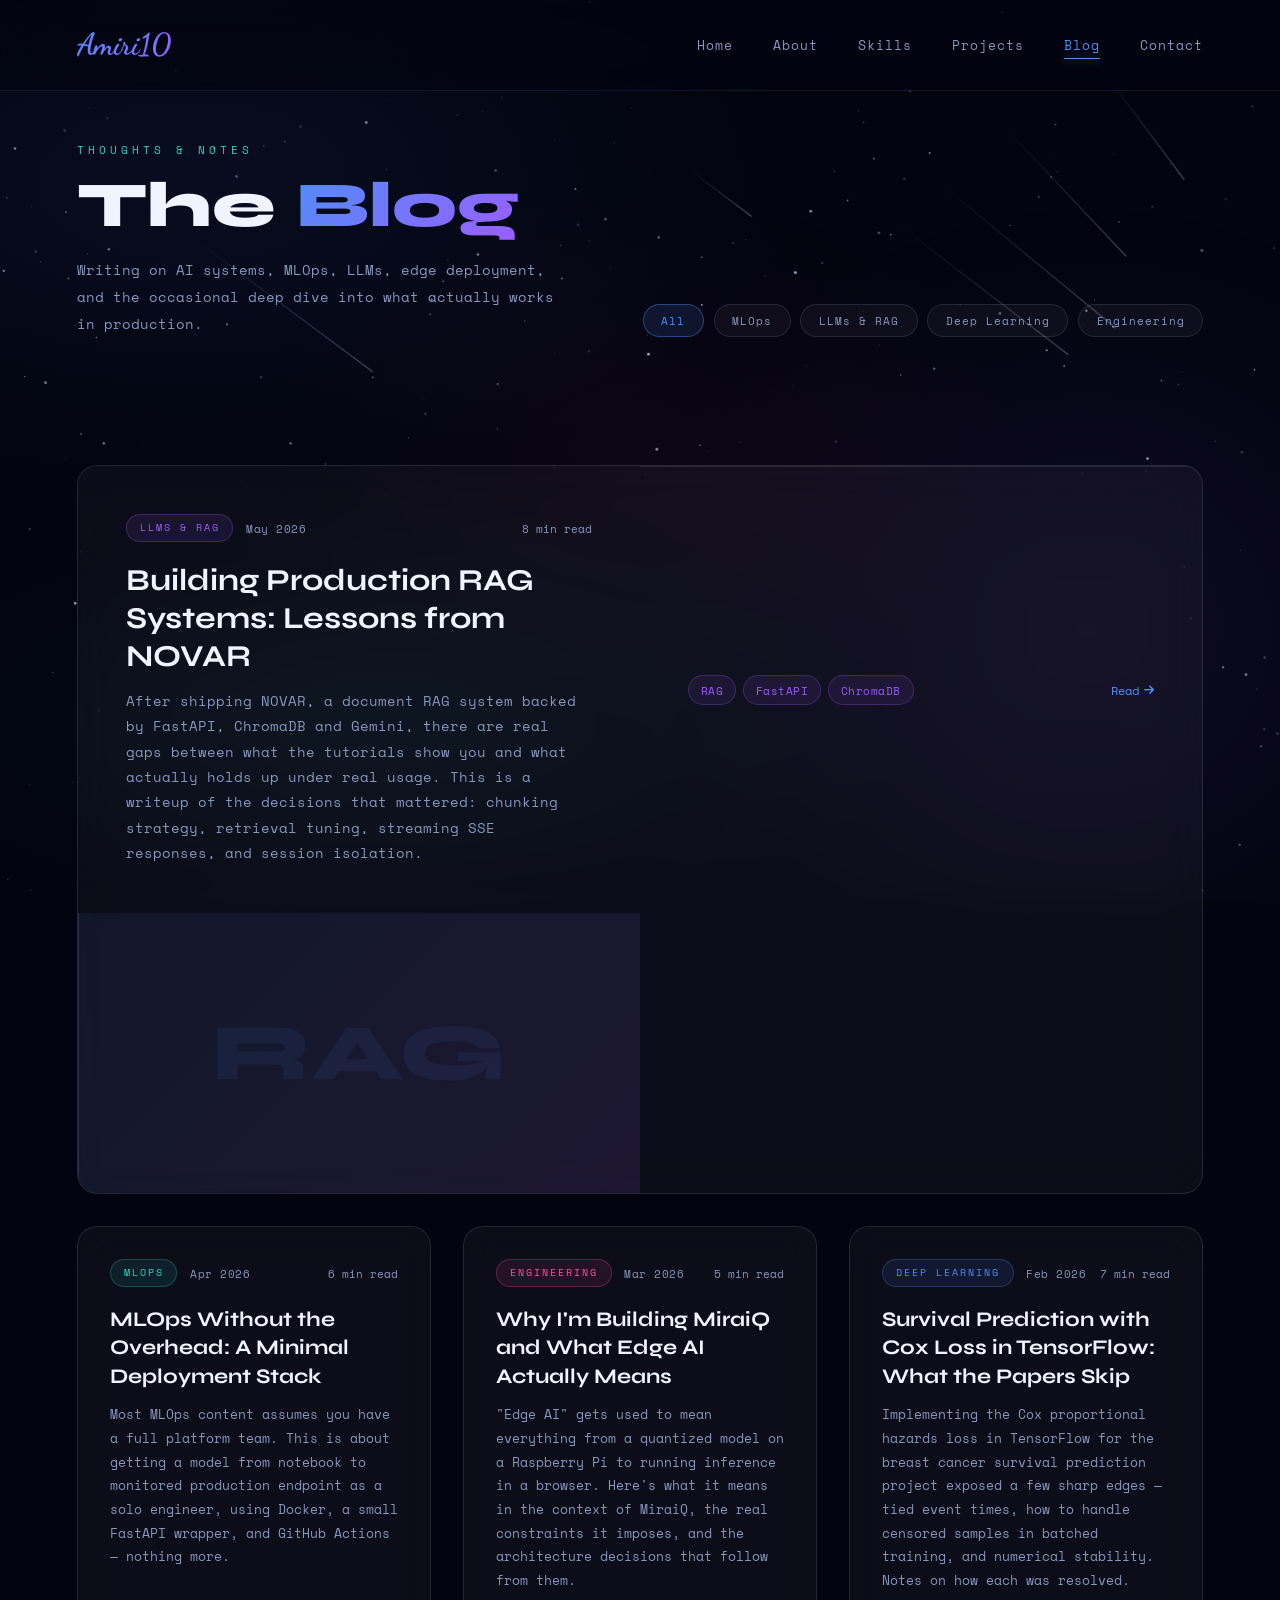
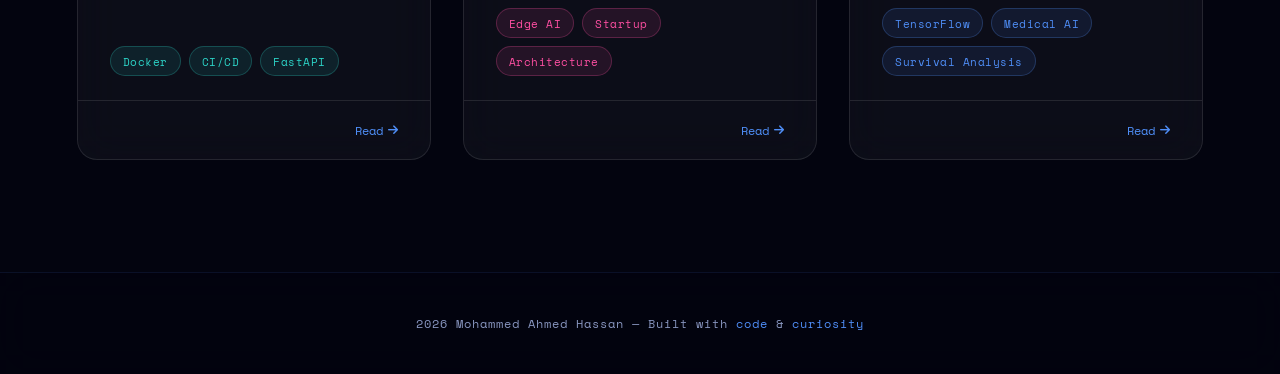
==== blog.html @ 3ca3cb8c "Initial commit" ====
<!DOCTYPE html>
<html lang="en">
<head>
    <meta charset="UTF-8">
    <meta name="viewport" content="width=device-width, initial-scale=1.0">
    <title>Blog | Mohammed Ahmed Hassan</title>
    <link href="https://fonts.googleapis.com/css2?family=Syne:wght@400;600;700;800&family=Space+Mono:wght@400;700&family=Dancing+Script:wght@400;700&display=swap" rel="stylesheet">
    <link rel="stylesheet" href="https://cdnjs.cloudflare.com/ajax/libs/font-awesome/6.5.1/css/all.min.css">
    <link rel="stylesheet" href="css/style.css">
</head>
<body>
    <canvas id="starfield"></canvas>
    <div class="nebula-layer"></div>

    <div class="content-wrapper">
        <nav>
            <a href="index.html" class="logo">Amiri10</a>
            <ul class="nav-links" id="navLinks">
                <li><a href="index.html" class="nav-link">Home</a></li>
                <li><a href="index.html#about" class="nav-link">About</a></li>
                <li><a href="index.html#skills" class="nav-link">Skills</a></li>
                <li><a href="index.html#projects" class="nav-link">Projects</a></li>
                <li><a href="blog.html" class="nav-link">Blog</a></li>
                <li><a href="index.html#contact" class="nav-link">Contact</a></li>
            </ul>
            <button class="hamburger" id="hamburger" aria-label="Toggle menu">
                <span></span>
                <span></span>
                <span></span>
            </button>
        </nav>

        <!-- BLOG HERO -->
        <div class="blog-hero">
            <div class="blog-hero-inner">
                <div class="blog-hero-text">
                    <span class="page-eyebrow">Thoughts & Notes</span>
                    <h1>The <span>Blog</span></h1>
                    <p>Writing on AI systems, MLOps, LLMs, edge deployment, and the occasional deep dive into what actually works in production.</p>
                </div>
                <div class="filter-bar" id="filterBar">
                    <button class="filter-btn active" data-filter="all">All</button>
                    <button class="filter-btn" data-filter="mlops">MLOps</button>
                    <button class="filter-btn" data-filter="llm">LLMs & RAG</button>
                    <button class="filter-btn" data-filter="deeplearning">Deep Learning</button>
                    <button class="filter-btn" data-filter="engineering">Engineering</button>
                </div>
            </div>
        </div>

        <!-- BLOG GRID -->
        <div class="blog-grid">

            <!-- Featured post -->
            <a href="posts/building-rag-systems.html" class="glass post-card featured-post reveal" data-category="llm">
                <div class="post-card-top">
                    <div class="post-meta">
                        <span class="post-category tag purple">LLMs & RAG</span>
                        <span class="post-date">May 2026</span>
                        <span class="post-read-time">8 min read</span>
                    </div>
                    <h2>Building Production RAG Systems: Lessons from NOVAR</h2>
                    <p class="post-excerpt">
                        After shipping NOVAR, a document RAG system backed by FastAPI, ChromaDB and Gemini, there are real gaps between what the tutorials show you and what actually holds up under real usage. This is a writeup of the decisions that mattered: chunking strategy, retrieval tuning, streaming SSE responses, and session isolation.
                    </p>
                </div>
                <div class="post-card-bottom">
                    <div class="post-tags">
                        <span class="tag purple">RAG</span>
                        <span class="tag purple">FastAPI</span>
                        <span class="tag purple">ChromaDB</span>
                    </div>
                    <span class="read-more">Read <i class="fas fa-arrow-right"></i></span>
                </div>
                <div class="post-visual">
                    <div class="post-visual-text">RAG</div>
                </div>
            </a>

            <!-- Post 2 -->
            <a href="posts/mlops-notes.html" class="glass post-card reveal" data-category="mlops">
                <div class="post-card-top">
                    <div class="post-meta">
                        <span class="post-category tag teal">MLOps</span>
                        <span class="post-date">Apr 2026</span>
                        <span class="post-read-time">6 min read</span>
                    </div>
                    <h2>MLOps Without the Overhead: A Minimal Deployment Stack</h2>
                    <p class="post-excerpt">
                        Most MLOps content assumes you have a full platform team. This is about getting a model from notebook to monitored production endpoint as a solo engineer, using Docker, a small FastAPI wrapper, and GitHub Actions — nothing more.
                    </p>
                    <div class="tags" style="margin-top: auto; padding-top: 1rem;">
                        <span class="tag teal">Docker</span>
                        <span class="tag teal">CI/CD</span>
                        <span class="tag teal">FastAPI</span>
                    </div>
                </div>
                <div class="post-card-bottom">
                    <div class="post-tags"></div>
                    <span class="read-more">Read <i class="fas fa-arrow-right"></i></span>
                </div>
            </a>

            <!-- Post 3 -->
            <a href="posts/building-mirai-q.html" class="glass post-card reveal" data-category="engineering">
                <div class="post-card-top">
                    <div class="post-meta">
                        <span class="post-category tag pink">Engineering</span>
                        <span class="post-date">Mar 2026</span>
                        <span class="post-read-time">5 min read</span>
                    </div>
                    <h2>Why I'm Building MiraiQ and What Edge AI Actually Means</h2>
                    <p class="post-excerpt">
                        "Edge AI" gets used to mean everything from a quantized model on a Raspberry Pi to running inference in a browser. Here's what it means in the context of MiraiQ, the real constraints it imposes, and the architecture decisions that follow from them.
                    </p>
                    <div class="tags" style="margin-top: auto; padding-top: 1rem;">
                        <span class="tag pink">Edge AI</span>
                        <span class="tag pink">Startup</span>
                        <span class="tag pink">Architecture</span>
                    </div>
                </div>
                <div class="post-card-bottom">
                    <div class="post-tags"></div>
                    <span class="read-more">Read <i class="fas fa-arrow-right"></i></span>
                </div>
            </a>

            <!-- Post 4 -->
            <a href="posts/first-post.html" class="glass post-card reveal" data-category="deeplearning">
                <div class="post-card-top">
                    <div class="post-meta">
                        <span class="post-category tag">Deep Learning</span>
                        <span class="post-date">Feb 2026</span>
                        <span class="post-read-time">7 min read</span>
                    </div>
                    <h2>Survival Prediction with Cox Loss in TensorFlow: What the Papers Skip</h2>
                    <p class="post-excerpt">
                        Implementing the Cox proportional hazards loss in TensorFlow for the breast cancer survival prediction project exposed a few sharp edges — tied event times, how to handle censored samples in batched training, and numerical stability. Notes on how each was resolved.
                    </p>
                    <div class="tags" style="margin-top: auto; padding-top: 1rem;">
                        <span class="tag">TensorFlow</span>
                        <span class="tag">Medical AI</span>
                        <span class="tag">Survival Analysis</span>
                    </div>
                </div>
                <div class="post-card-bottom">
                    <div class="post-tags"></div>
                    <span class="read-more">Read <i class="fas fa-arrow-right"></i></span>
                </div>
            </a>

        </div>

        <footer>
            <p>2026 Mohammed Ahmed Hassan &mdash; Built with <span>code</span> &amp; <span>curiosity</span></p>
        </footer>
    </div>

    <script src="js/app.js"></script>
</body>
</html>
---- css/style.css ----
/* =============================================
   SHARED DESIGN SYSTEM
   Mohammed Ahmed Hassan — Portfolio & Blog
   ============================================= */

:root {
    --space-black: #03040f;
    --space-deep: #070b1a;
    --space-dark: #0c1228;
    --glass-bg: rgba(255, 255, 255, 0.04);
    --glass-border: rgba(255, 255, 255, 0.1);
    --glass-hover: rgba(255, 255, 255, 0.08);
    --nebula-blue: #4f8ef7;
    --nebula-purple: #9b5dff;
    --nebula-pink: #ff4fa3;
    --nebula-teal: #2dd4c8;
    --star-white: #e8f0ff;
    --text: #d4deff;
    --text-dim: #8896c0;
    --text-bright: #f0f4ff;
    --accent-glow: rgba(79, 142, 247, 0.3);
}

* { margin: 0; padding: 0; box-sizing: border-box; }
html { scroll-behavior: smooth; }

body {
    font-family: 'Space Mono', monospace;
    background: var(--space-black);
    color: var(--text);
    overflow-x: hidden;
    line-height: 1.7;
}

/* ---- CANVAS STARFIELD ---- */
#starfield {
    position: fixed;
    top: 0; left: 0;
    width: 100%; height: 100%;
    z-index: 0;
    pointer-events: none;
}

/* ---- NEBULA BACKGROUND ---- */
.nebula-layer {
    position: fixed;
    top: 0; left: 0;
    width: 100%; height: 100%;
    z-index: 0;
    pointer-events: none;
    background:
        radial-gradient(ellipse 80% 60% at 15% 20%, rgba(79, 142, 247, 0.07) 0%, transparent 60%),
        radial-gradient(ellipse 60% 80% at 85% 70%, rgba(155, 93, 255, 0.08) 0%, transparent 60%),
        radial-gradient(ellipse 50% 50% at 50% 50%, rgba(255, 79, 163, 0.04) 0%, transparent 60%),
        radial-gradient(ellipse 70% 40% at 30% 80%, rgba(45, 212, 200, 0.05) 0%, transparent 60%);
    animation: nebulaDrift 25s ease-in-out infinite alternate;
}

@keyframes nebulaDrift {
    0%   { opacity: 0.7; transform: scale(1); }
    50%  { opacity: 1;   transform: scale(1.05); }
    100% { opacity: 0.8; transform: scale(1.02); }
}

/* ---- CONTENT WRAPPER ---- */
.content-wrapper { position: relative; z-index: 1; }

/* ---- NAV ---- */
nav {
    position: fixed;
    top: 0; width: 100%;
    padding: 1.2rem 6%;
    display: flex;
    justify-content: space-between;
    align-items: center;
    z-index: 1000;
    background: rgba(3, 4, 15, 0.6);
    backdrop-filter: blur(20px);
    -webkit-backdrop-filter: blur(20px);
    border-bottom: 1px solid rgba(79, 142, 247, 0.15);
}

.logo {
    font-family: 'Dancing Script', cursive;
    font-size: 1.9rem;
    font-weight: 700;
    background: linear-gradient(135deg, var(--nebula-blue), var(--nebula-purple));
    -webkit-background-clip: text;
    -webkit-text-fill-color: transparent;
    background-clip: text;
    letter-spacing: 0;
    text-decoration: none;
}

.nav-links { display: flex; gap: 2.5rem; list-style: none; }

.nav-links a {
    color: var(--text-dim);
    text-decoration: none;
    font-size: 0.8rem;
    font-weight: 400;
    letter-spacing: 1px;
    transition: color 0.3s;
    position: relative;
}
.nav-links a:hover { color: var(--nebula-blue); }

.nav-links a.active {
    color: var(--nebula-blue);
}
.nav-links a.active::after {
    content: '';
    position: absolute;
    bottom: -4px;
    left: 0; right: 0;
    height: 1px;
    background: var(--nebula-blue);
    box-shadow: 0 0 8px var(--nebula-blue);
}

/* ---- SECTIONS ---- */
section {
    padding: 7rem 6%;
    max-width: 1300px;
    margin: 0 auto;
}

.section-header { margin-bottom: 4rem; }

.section-eyebrow {
    font-size: 0.7rem;
    letter-spacing: 4px;
    color: var(--nebula-teal);
    text-transform: uppercase;
    margin-bottom: 0.75rem;
    display: block;
}

.section-title {
    font-family: 'Syne', sans-serif;
    font-size: clamp(2rem, 4vw, 3rem);
    font-weight: 800;
    color: var(--text-bright);
}

.section-title span {
    background: linear-gradient(135deg, var(--nebula-blue), var(--nebula-purple));
    -webkit-background-clip: text;
    -webkit-text-fill-color: transparent;
    background-clip: text;
}

/* ---- GLASS CARD ---- */
.glass {
    background: var(--glass-bg);
    border: 1px solid var(--glass-border);
    backdrop-filter: blur(20px);
    -webkit-backdrop-filter: blur(20px);
    border-radius: 20px;
    transition: all 0.35s ease;
}

.glass:hover {
    background: var(--glass-hover);
    border-color: rgba(79, 142, 247, 0.25);
    box-shadow: 0 8px 40px rgba(79, 142, 247, 0.1);
    transform: translateY(-4px);
}

/* ---- TAGS ---- */
.tags { display: flex; flex-wrap: wrap; gap: 0.5rem; }

.tag {
    padding: 0.28rem 0.75rem;
    font-size: 0.7rem;
    border-radius: 50px;
    background: rgba(79, 142, 247, 0.1);
    border: 1px solid rgba(79, 142, 247, 0.25);
    color: var(--nebula-blue);
    letter-spacing: 0.5px;
}

.tag.purple {
    background: rgba(155, 93, 255, 0.1);
    border-color: rgba(155, 93, 255, 0.25);
    color: var(--nebula-purple);
}

.tag.teal {
    background: rgba(45, 212, 200, 0.1);
    border-color: rgba(45, 212, 200, 0.25);
    color: var(--nebula-teal);
}

.tag.pink {
    background: rgba(255, 79, 163, 0.1);
    border-color: rgba(255, 79, 163, 0.25);
    color: var(--nebula-pink);
}

/* ---- BUTTONS ---- */
.btn {
    padding: 0.85rem 2rem;
    font-family: 'Space Mono', monospace;
    font-size: 0.8rem;
    font-weight: 700;
    letter-spacing: 1px;
    text-decoration: none;
    border: none;
    cursor: pointer;
    transition: all 0.3s;
    display: inline-block;
}

.btn-primary {
    background: linear-gradient(135deg, var(--nebula-blue), var(--nebula-purple));
    color: #fff;
    border-radius: 50px;
    box-shadow: 0 0 25px rgba(79, 142, 247, 0.3);
}
.btn-primary:hover {
    transform: translateY(-3px);
    box-shadow: 0 8px 35px rgba(79, 142, 247, 0.5);
}

.btn-ghost {
    background: var(--glass-bg);
    color: var(--text);
    border: 1px solid var(--glass-border);
    border-radius: 50px;
    backdrop-filter: blur(10px);
}
.btn-ghost:hover {
    background: var(--glass-hover);
    border-color: rgba(79, 142, 247, 0.4);
    transform: translateY(-3px);
}

/* ---- FOOTER ---- */
footer {
    padding: 2.5rem 6%;
    text-align: center;
    border-top: 1px solid rgba(79, 142, 247, 0.1);
    background: rgba(3, 4, 15, 0.7);
    backdrop-filter: blur(20px);
    position: relative;
    z-index: 1;
}

footer p {
    font-size: 0.78rem;
    color: var(--text-dim);
    letter-spacing: 1px;
}

footer span { color: var(--nebula-blue); }

/* ---- HAMBURGER ---- */
.hamburger {
    display: none;
    flex-direction: column;
    justify-content: center;
    gap: 5px;
    background: none;
    border: none;
    cursor: pointer;
    padding: 6px;
    z-index: 1100;
}
.hamburger span {
    display: block;
    width: 24px;
    height: 2px;
    background: var(--text);
    border-radius: 2px;
    transition: transform 0.3s, opacity 0.3s, background 0.3s;
    transform-origin: center;
}
.hamburger.open span:nth-child(1) { transform: translateY(7px) rotate(45deg); background: var(--nebula-blue); }
.hamburger.open span:nth-child(2) { opacity: 0; transform: scaleX(0); }
.hamburger.open span:nth-child(3) { transform: translateY(-7px) rotate(-45deg); background: var(--nebula-blue); }

/* ---- SCROLL REVEAL ---- */
.reveal {
    opacity: 0;
    transform: translateY(30px);
    transition: opacity 0.7s ease, transform 0.7s ease;
}
.reveal.visible {
    opacity: 1;
    transform: translateY(0);
}

/* ---- ANIMATIONS ---- */
@keyframes fadeUp {
    from { opacity: 0; transform: translateY(24px); }
    to   { opacity: 1; transform: translateY(0); }
}

@keyframes spinSlow { to { transform: rotate(360deg); } }

@keyframes orbit { to { transform: rotate(360deg) translateX(-5px); } }

@keyframes pulseDot {
    0%, 100% { transform: scale(1); opacity: 1; }
    50%       { transform: scale(1.5); opacity: 0.5; }
}

/* ============================================
   INDEX — HERO
   ============================================ */
.hero {
    min-height: 100vh;
    display: flex;
    align-items: center;
    padding: 120px 6% 60px;
}

.hero-inner {
    max-width: 1200px;
    width: 100%;
    display: flex;
    align-items: center;
    gap: 5rem;
    flex-wrap: wrap;
}

.hero-text { flex: 1; min-width: 300px; }

.hero-label {
    font-size: 0.75rem;
    letter-spacing: 4px;
    color: var(--nebula-teal);
    text-transform: uppercase;
    margin-bottom: 1.5rem;
    opacity: 0;
    animation: fadeUp 0.8s 0.2s ease forwards;
}

.hero-name {
    font-family: 'Syne', sans-serif;
    font-size: clamp(2.8rem, 6vw, 5.5rem);
    font-weight: 800;
    line-height: 1.05;
    margin-bottom: 1.5rem;
    opacity: 0;
    animation: fadeUp 0.8s 0.4s ease forwards;
}

.hero-name .line1 { color: var(--text-bright); display: block; }
.hero-name .line2 {
    background: linear-gradient(135deg, var(--nebula-blue), var(--nebula-purple), var(--nebula-pink));
    -webkit-background-clip: text;
    -webkit-text-fill-color: transparent;
    background-clip: text;
    display: block;
}

.hero-roles {
    font-size: 0.9rem;
    color: var(--text-dim);
    margin-bottom: 2rem;
    letter-spacing: 1px;
    opacity: 0;
    animation: fadeUp 0.8s 0.5s ease forwards;
}
.hero-roles span { color: var(--nebula-blue); }

.hero-desc {
    font-size: 0.95rem;
    line-height: 1.9;
    color: var(--text-dim);
    max-width: 560px;
    margin-bottom: 3rem;
    opacity: 0;
    animation: fadeUp 0.8s 0.6s ease forwards;
}

.hero-btns {
    display: flex;
    gap: 1.2rem;
    flex-wrap: wrap;
    opacity: 0;
    animation: fadeUp 0.8s 0.7s ease forwards;
}

/* Profile signature */
.hero-photo-wrap {
    position: relative;
    width: 280px;
    height: 280px;
    flex-shrink: 0;
    opacity: 0;
    animation: fadeUp 0.8s 0.5s ease forwards;
}

.hero-photo-wrap::before {
    content: '';
    position: absolute;
    inset: -3px;
    border-radius: 50%;
    background: linear-gradient(135deg, var(--nebula-blue), var(--nebula-purple), var(--nebula-pink));
    animation: spinSlow 8s linear infinite;
    opacity: 0.7;
}

.hero-photo-wrap::after {
    content: '';
    position: absolute;
    inset: -18px;
    border-radius: 50%;
    border: 1px solid rgba(79, 142, 247, 0.2);
    animation: spinSlow 15s linear infinite reverse;
}

.hero-photo {
    width: 100%;
    height: 100%;
    border-radius: 50%;
    position: relative;
    z-index: 1;
    border: 4px solid var(--space-black);
}

.text-avatar {
    display: flex;
    align-items: center;
    justify-content: center;
    font-family: 'Dancing Script', cursive;
    font-size: clamp(3.8rem, 8vw, 6rem);
    font-weight: 700;
    letter-spacing: 0;
    background:
        radial-gradient(circle at 35% 25%, rgba(255, 255, 255, 0.14), transparent 32%),
        linear-gradient(135deg, rgba(79, 142, 247, 0.22), rgba(155, 93, 255, 0.18), rgba(255, 79, 163, 0.16)),
        var(--space-black);
    color: var(--text-bright);
    text-shadow:
        0 0 18px rgba(79, 142, 247, 0.45),
        0 0 34px rgba(155, 93, 255, 0.35);
    user-select: none;
}

.orbit-dot {
    position: absolute;
    width: 10px; height: 10px;
    border-radius: 50%;
    background: var(--nebula-blue);
    box-shadow: 0 0 10px var(--nebula-blue);
    top: -5px; left: 50%;
    transform-origin: 0 145px;
    animation: orbit 6s linear infinite;
}
.orbit-dot:nth-child(2) {
    background: var(--nebula-purple);
    box-shadow: 0 0 10px var(--nebula-purple);
    animation-delay: -3s;
}

/* ============================================
   INDEX — ABOUT
   ============================================ */
#about .about-body {
    padding: 3rem;
    font-size: 1rem;
    line-height: 2;
    color: var(--text-dim);
    max-width: 880px;
}

.highlight        { color: var(--nebula-blue);   font-weight: 700; }
.highlight-purple { color: var(--nebula-purple);  font-weight: 700; }
.highlight-teal   { color: var(--nebula-teal);    font-weight: 700; }

/* ============================================
   INDEX — SKILLS
   ============================================ */
.skills-grid {
    display: grid;
    grid-template-columns: repeat(auto-fit, minmax(240px, 1fr));
    gap: 1.5rem;
}

.skill-card { padding: 2rem; }

.skill-icon {
    font-size: 1.6rem;
    margin-bottom: 1rem;
    display: block;
}

.skill-card h3 {
    font-family: 'Syne', sans-serif;
    font-size: 1.05rem;
    font-weight: 700;
    color: var(--text-bright);
    margin-bottom: 0.6rem;
}

.skill-card p {
    font-size: 0.8rem;
    color: var(--text-dim);
    margin-bottom: 1.2rem;
    line-height: 1.7;
}

/* ============================================
   INDEX — PROJECTS
   ============================================ */
.projects-grid {
    display: grid;
    grid-template-columns: repeat(auto-fit, minmax(340px, 1fr));
    gap: 2rem;
}

.project-card {
    display: flex;
    flex-direction: column;
    overflow: hidden;
}

.project-top {
    padding: 2rem 2rem 1.5rem;
    flex: 1;
}

.project-badge {
    display: inline-block;
    font-size: 0.65rem;
    letter-spacing: 2px;
    text-transform: uppercase;
    padding: 0.3rem 0.9rem;
    border-radius: 50px;
    background: rgba(79, 142, 247, 0.1);
    border: 1px solid rgba(79, 142, 247, 0.2);
    color: var(--nebula-blue);
    margin-bottom: 1.2rem;
}
.project-badge.purple { background: rgba(155, 93, 255, 0.1); border-color: rgba(155, 93, 255, 0.2); color: var(--nebula-purple); }
.project-badge.teal   { background: rgba(45, 212, 200, 0.1);  border-color: rgba(45, 212, 200, 0.2);  color: var(--nebula-teal); }
.project-badge.pink   { background: rgba(255, 79, 163, 0.1);  border-color: rgba(255, 79, 163, 0.2);  color: var(--nebula-pink); }

.project-card h3 {
    font-family: 'Syne', sans-serif;
    font-size: 1.35rem;
    font-weight: 700;
    color: var(--text-bright);
    margin-bottom: 0.8rem;
    line-height: 1.3;
}

.project-card p {
    font-size: 0.82rem;
    color: var(--text-dim);
    line-height: 1.8;
    margin-bottom: 1.5rem;
}

.project-bottom {
    padding: 1.5rem 2rem;
    border-top: 1px solid var(--glass-border);
    display: flex;
    gap: 0.8rem;
    flex-wrap: wrap;
}

.proj-link {
    padding: 0.5rem 1.2rem;
    font-family: 'Space Mono', monospace;
    font-size: 0.72rem;
    font-weight: 700;
    letter-spacing: 0.5px;
    text-decoration: none;
    border-radius: 50px;
    transition: all 0.3s;
    display: flex;
    align-items: center;
    gap: 0.4rem;
}

.proj-link.github {
    background: rgba(255,255,255,0.06);
    border: 1px solid rgba(255,255,255,0.12);
    color: var(--text);
}
.proj-link.github:hover { background: rgba(255,255,255,0.12); border-color: rgba(255,255,255,0.25); }

.proj-link.demo {
    background: linear-gradient(135deg, var(--nebula-blue), var(--nebula-purple));
    color: #fff;
    border: none;
}
.proj-link.demo:hover { box-shadow: 0 4px 20px rgba(79, 142, 247, 0.4); transform: translateY(-2px); }

/* Featured card */
.featured-card {
    grid-column: 1 / -1;
    display: grid;
    grid-template-columns: 1fr auto;
    gap: 3rem;
    align-items: center;
    padding: 3rem;
}

.featured-label {
    font-size: 0.65rem;
    letter-spacing: 3px;
    color: var(--nebula-pink);
    text-transform: uppercase;
    display: flex;
    align-items: center;
    gap: 0.5rem;
    margin-bottom: 1rem;
}

.pulse-dot {
    width: 8px; height: 8px;
    border-radius: 50%;
    background: var(--nebula-pink);
    box-shadow: 0 0 8px var(--nebula-pink);
    animation: pulseDot 2s ease-in-out infinite;
}

.featured-card h3 {
    font-family: 'Syne', sans-serif;
    font-size: 2.5rem;
    font-weight: 800;
    color: var(--text-bright);
    margin-bottom: 0.8rem;
}

.featured-card p {
    font-size: 0.9rem;
    color: var(--text-dim);
    line-height: 1.85;
    max-width: 600px;
    margin-bottom: 2rem;
}

.featured-links { display: flex; gap: 1rem; flex-wrap: wrap; }

/* ============================================
   INDEX — CONTACT
   ============================================ */
.contact-grid {
    display: grid;
    grid-template-columns: 1fr 1fr;
    gap: 3rem;
}

.contact-left { padding: 3rem; }

.contact-left h3 {
    font-family: 'Syne', sans-serif;
    font-size: 1.8rem;
    font-weight: 700;
    color: var(--text-bright);
    margin-bottom: 1rem;
}

.contact-left p {
    font-size: 0.85rem;
    color: var(--text-dim);
    line-height: 1.85;
    margin-bottom: 2rem;
}

.contact-item {
    display: flex;
    align-items: center;
    gap: 1.2rem;
    margin-bottom: 1.5rem;
}

.contact-icon {
    width: 44px; height: 44px;
    border-radius: 12px;
    background: linear-gradient(135deg, rgba(79,142,247,0.2), rgba(155,93,255,0.2));
    border: 1px solid rgba(79,142,247,0.25);
    display: flex;
    align-items: center;
    justify-content: center;
    font-size: 1rem;
    color: var(--nebula-blue);
    flex-shrink: 0;
}

.contact-item .info p:first-child {
    font-size: 0.7rem;
    color: var(--text-dim);
    letter-spacing: 1px;
    margin-bottom: 0.15rem;
}

.contact-item .info a,
.contact-item .info span {
    font-size: 0.85rem;
    color: var(--text);
    text-decoration: none;
}
.contact-item .info a:hover { color: var(--nebula-blue); }

.socials {
    display: flex;
    gap: 0.75rem;
    margin-top: 2.5rem;
    flex-wrap: wrap;
}

.social-btn {
    width: 42px; height: 42px;
    border-radius: 12px;
    background: rgba(255,255,255,0.05);
    border: 1px solid rgba(255,255,255,0.1);
    display: flex;
    align-items: center;
    justify-content: center;
    color: var(--text-dim);
    text-decoration: none;
    font-size: 1rem;
    transition: all 0.3s;
}
.social-btn:hover {
    background: rgba(79,142,247,0.15);
    border-color: rgba(79,142,247,0.35);
    color: var(--nebula-blue);
    transform: translateY(-3px);
}

.contact-form { padding: 3rem; display: flex; flex-direction: column; gap: 1.2rem; }

.form-group { display: flex; flex-direction: column; gap: 0.5rem; }

.form-group label {
    font-size: 0.72rem;
    letter-spacing: 1.5px;
    text-transform: uppercase;
    color: var(--nebula-blue);
}

.form-group input,
.form-group textarea {
    background: rgba(255,255,255,0.04);
    border: 1px solid rgba(255,255,255,0.1);
    border-radius: 10px;
    padding: 0.9rem 1.1rem;
    color: var(--text);
    font-family: 'Space Mono', monospace;
    font-size: 0.85rem;
    transition: all 0.3s;
    resize: none;
}

.form-group input:focus,
.form-group textarea:focus {
    outline: none;
    border-color: rgba(79, 142, 247, 0.5);
    background: rgba(79, 142, 247, 0.05);
    box-shadow: 0 0 20px rgba(79, 142, 247, 0.1);
}

.form-group textarea { min-height: 130px; resize: vertical; }

.btn-submit {
    padding: 1rem;
    background: linear-gradient(135deg, var(--nebula-blue), var(--nebula-purple));
    color: #fff;
    border: none;
    border-radius: 12px;
    font-family: 'Space Mono', monospace;
    font-size: 0.85rem;
    font-weight: 700;
    letter-spacing: 1px;
    cursor: pointer;
    margin-top: 0.5rem;
    transition: all 0.3s;
}
.btn-submit:hover {
    box-shadow: 0 6px 30px rgba(79,142,247,0.4);
    transform: translateY(-2px);
}

/* ============================================
   BLOG — LISTING PAGE
   ============================================ */
.blog-hero {
    padding: 140px 6% 5rem;
    max-width: 1300px;
    margin: 0 auto;
}

.blog-hero-inner {
    display: flex;
    align-items: flex-end;
    justify-content: space-between;
    gap: 2rem;
    flex-wrap: wrap;
    margin-bottom: 3rem;
}

.blog-hero-text .page-eyebrow {
    font-size: 0.7rem;
    letter-spacing: 4px;
    color: var(--nebula-teal);
    text-transform: uppercase;
    margin-bottom: 0.75rem;
    display: block;
    opacity: 0;
    animation: fadeUp 0.7s 0.1s ease forwards;
}

.blog-hero-text h1 {
    font-family: 'Syne', sans-serif;
    font-size: clamp(2.4rem, 5vw, 4rem);
    font-weight: 800;
    color: var(--text-bright);
    line-height: 1.1;
    opacity: 0;
    animation: fadeUp 0.7s 0.25s ease forwards;
}

.blog-hero-text h1 span {
    background: linear-gradient(135deg, var(--nebula-blue), var(--nebula-purple));
    -webkit-background-clip: text;
    -webkit-text-fill-color: transparent;
    background-clip: text;
}

.blog-hero-text p {
    font-size: 0.9rem;
    color: var(--text-dim);
    margin-top: 1rem;
    max-width: 500px;
    line-height: 1.85;
    opacity: 0;
    animation: fadeUp 0.7s 0.4s ease forwards;
}

/* Filter bar */
.filter-bar {
    display: flex;
    gap: 0.6rem;
    flex-wrap: wrap;
    opacity: 0;
    animation: fadeUp 0.7s 0.5s ease forwards;
}

.filter-btn {
    padding: 0.45rem 1.1rem;
    font-family: 'Space Mono', monospace;
    font-size: 0.7rem;
    letter-spacing: 1px;
    border-radius: 50px;
    background: var(--glass-bg);
    border: 1px solid var(--glass-border);
    color: var(--text-dim);
    cursor: pointer;
    transition: all 0.25s;
}
.filter-btn:hover,
.filter-btn.active {
    background: rgba(79, 142, 247, 0.12);
    border-color: rgba(79, 142, 247, 0.4);
    color: var(--nebula-blue);
}

/* Blog grid */
.blog-grid {
    display: grid;
    grid-template-columns: repeat(auto-fill, minmax(340px, 1fr));
    gap: 2rem;
    padding: 0 6% 7rem;
    max-width: 1300px;
    margin: 0 auto;
}

/* Post card */
.post-card {
    display: flex;
    flex-direction: column;
    overflow: hidden;
    cursor: pointer;
    text-decoration: none;
}

.post-card:hover { transform: translateY(-6px); box-shadow: 0 12px 50px rgba(79, 142, 247, 0.12); }

.post-card-top {
    padding: 2rem 2rem 1.5rem;
    flex: 1;
    display: flex;
    flex-direction: column;
}

.post-meta {
    display: flex;
    align-items: center;
    gap: 0.8rem;
    margin-bottom: 1.2rem;
    flex-wrap: wrap;
}

.post-category {
    font-size: 0.62rem;
    letter-spacing: 2px;
    text-transform: uppercase;
    padding: 0.28rem 0.8rem;
    border-radius: 50px;
}

.post-date {
    font-size: 0.7rem;
    color: var(--text-dim);
    letter-spacing: 0.5px;
}

.post-read-time {
    font-size: 0.7rem;
    color: var(--text-dim);
    margin-left: auto;
}

.post-card h2 {
    font-family: 'Syne', sans-serif;
    font-size: 1.3rem;
    font-weight: 700;
    color: var(--text-bright);
    margin-bottom: 0.8rem;
    line-height: 1.35;
}

.post-card .post-excerpt {
    font-size: 0.82rem;
    color: var(--text-dim);
    line-height: 1.8;
    flex: 1;
}

.post-card-bottom {
    padding: 1.2rem 2rem;
    border-top: 1px solid var(--glass-border);
    display: flex;
    align-items: center;
    justify-content: space-between;
}

.post-tags { display: flex; gap: 0.4rem; flex-wrap: wrap; }

.read-more {
    font-size: 0.72rem;
    color: var(--nebula-blue);
    text-decoration: none;
    display: flex;
    align-items: center;
    gap: 0.3rem;
    white-space: nowrap;
    transition: gap 0.2s;
}
.read-more:hover { gap: 0.6rem; }

/* Featured blog post (first card) */
.post-card.featured-post {
    grid-column: 1 / -1;
    display: grid;
    grid-template-columns: 1fr 1fr;
}

.post-card.featured-post .post-card-top { padding: 3rem; }

.post-card.featured-post h2 {
    font-size: 1.9rem;
    line-height: 1.25;
}

.post-card.featured-post .post-excerpt { font-size: 0.88rem; }

.post-card.featured-post .post-card-bottom {
    padding: 2rem 3rem;
}

.post-visual {
    background: linear-gradient(135deg, rgba(79,142,247,0.08), rgba(155,93,255,0.12));
    border-left: 1px solid var(--glass-border);
    display: flex;
    align-items: center;
    justify-content: center;
    min-height: 280px;
    position: relative;
    overflow: hidden;
}

.post-visual-text {
    font-family: 'Syne', sans-serif;
    font-size: 5rem;
    font-weight: 800;
    opacity: 0.08;
    color: var(--nebula-blue);
    line-height: 1;
    user-select: none;
    padding: 2rem;
    text-align: center;
}

/* ============================================
   BLOG POST — ARTICLE PAGE
   ============================================ */
.post-layout {
    padding: 120px 6% 7rem;
    max-width: 900px;
    margin: 0 auto;
}

.post-header { margin-bottom: 3rem; }

.post-header .post-meta {
    display: flex;
    align-items: center;
    gap: 0.8rem;
    flex-wrap: wrap;
    margin-bottom: 1.5rem;
    opacity: 0;
    animation: fadeUp 0.6s 0.1s ease forwards;
}

.post-header h1 {
    font-family: 'Syne', sans-serif;
    font-size: clamp(2rem, 5vw, 3.2rem);
    font-weight: 800;
    color: var(--text-bright);
    line-height: 1.15;
    margin-bottom: 1.2rem;
    opacity: 0;
    animation: fadeUp 0.7s 0.2s ease forwards;
}

.post-header .post-summary {
    font-size: 1rem;
    color: var(--text-dim);
    line-height: 1.85;
    max-width: 720px;
    opacity: 0;
    animation: fadeUp 0.7s 0.35s ease forwards;
}

.post-divider {
    height: 1px;
    background: linear-gradient(90deg, var(--nebula-blue), var(--nebula-purple), transparent);
    margin: 2.5rem 0;
    opacity: 0.3;
}

/* Article body typography */
.post-body {
    font-size: 1rem;
    line-height: 1.9;
    color: var(--text-dim);
}

.post-body h2 {
    font-family: 'Syne', sans-serif;
    font-size: 1.7rem;
    font-weight: 700;
    color: var(--text-bright);
    margin: 3rem 0 1rem;
    padding-bottom: 0.5rem;
    border-bottom: 1px solid rgba(79, 142, 247, 0.15);
}

.post-body h3 {
    font-family: 'Syne', sans-serif;
    font-size: 1.2rem;
    font-weight: 700;
    color: var(--nebula-blue);
    margin: 2rem 0 0.75rem;
}

.post-body p { margin-bottom: 1.5rem; }

.post-body a {
    color: var(--nebula-blue);
    text-decoration: underline;
    text-decoration-color: rgba(79, 142, 247, 0.4);
    transition: text-decoration-color 0.2s;
}
.post-body a:hover { text-decoration-color: var(--nebula-blue); }

.post-body strong { color: var(--text-bright); font-weight: 700; }

.post-body code {
    font-family: 'Space Mono', monospace;
    font-size: 0.85em;
    background: rgba(79, 142, 247, 0.1);
    border: 1px solid rgba(79, 142, 247, 0.2);
    border-radius: 4px;
    padding: 0.15em 0.45em;
    color: var(--nebula-teal);
}

.post-body pre {
    background: rgba(7, 11, 26, 0.8);
    border: 1px solid rgba(79, 142, 247, 0.15);
    border-radius: 12px;
    padding: 1.5rem;
    overflow-x: auto;
    margin: 1.5rem 0;
    font-size: 0.85rem;
    line-height: 1.7;
}

.post-body pre code {
    background: none;
    border: none;
    padding: 0;
    font-size: inherit;
    color: var(--nebula-teal);
}

.post-body blockquote {
    border-left: 3px solid var(--nebula-purple);
    padding: 1rem 1.5rem;
    margin: 1.5rem 0;
    background: rgba(155, 93, 255, 0.05);
    border-radius: 0 10px 10px 0;
    font-style: italic;
    color: var(--text);
}

.post-body ul,
.post-body ol {
    padding-left: 1.5rem;
    margin-bottom: 1.5rem;
}

.post-body li { margin-bottom: 0.5rem; }

/* Callout boxes */
.callout {
    padding: 1.25rem 1.5rem;
    border-radius: 12px;
    margin: 2rem 0;
    font-size: 0.9rem;
    line-height: 1.75;
}

.callout.info {
    background: rgba(79, 142, 247, 0.08);
    border: 1px solid rgba(79, 142, 247, 0.2);
    color: var(--text);
}

.callout.warning {
    background: rgba(255, 79, 163, 0.07);
    border: 1px solid rgba(255, 79, 163, 0.2);
    color: var(--text);
}

.callout-label {
    font-size: 0.68rem;
    letter-spacing: 2px;
    text-transform: uppercase;
    font-weight: 700;
    margin-bottom: 0.5rem;
    display: block;
}
.callout.info .callout-label   { color: var(--nebula-blue); }
.callout.warning .callout-label { color: var(--nebula-pink); }

/* Post footer / nav */
.post-footer {
    margin-top: 5rem;
    padding-top: 3rem;
    border-top: 1px solid rgba(79, 142, 247, 0.1);
}

.post-footer-tags { margin-bottom: 3rem; }

.post-footer-tags h4 {
    font-size: 0.72rem;
    letter-spacing: 2px;
    text-transform: uppercase;
    color: var(--text-dim);
    margin-bottom: 1rem;
}

.post-nav {
    display: grid;
    grid-template-columns: 1fr 1fr;
    gap: 1.5rem;
    margin-bottom: 3rem;
}

.post-nav-link {
    padding: 1.5rem;
    text-decoration: none;
    transition: all 0.3s;
}
.post-nav-link:hover { transform: translateY(-3px); box-shadow: 0 8px 30px rgba(79, 142, 247, 0.1); }

.post-nav-link span {
    display: block;
    font-size: 0.65rem;
    letter-spacing: 2px;
    text-transform: uppercase;
    color: var(--text-dim);
    margin-bottom: 0.5rem;
}

.post-nav-link strong {
    font-family: 'Syne', sans-serif;
    font-size: 1rem;
    font-weight: 700;
    color: var(--text-bright);
    line-height: 1.3;
}

.back-to-blog {
    display: inline-flex;
    align-items: center;
    gap: 0.5rem;
    font-size: 0.78rem;
    color: var(--nebula-blue);
    text-decoration: none;
    letter-spacing: 0.5px;
    transition: gap 0.2s;
}
.back-to-blog:hover { gap: 0.8rem; }

/* ============================================
   RESPONSIVE
   ============================================ */
@media (max-width: 1024px) {
    section { padding: 5rem 5%; }
    .hero { padding: 100px 5% 50px; }
    .skills-grid { grid-template-columns: repeat(2, 1fr); }
    .projects-grid { grid-template-columns: repeat(2, 1fr); }
    .contact-grid { grid-template-columns: 1fr; gap: 2rem; }
    .featured-card { grid-template-columns: 1fr; gap: 1.5rem; padding: 2.5rem; }
    .featured-card h3 { font-size: 2rem; }
    .post-card.featured-post { grid-template-columns: 1fr; }
    .post-visual { min-height: 180px; }
}

@media (max-width: 900px) {
    .hamburger { display: flex; }
    .nav-links {
        display: flex;
        flex-direction: column;
        position: fixed;
        top: 0; right: -100%;
        width: min(75vw, 280px);
        height: 100vh;
        background: rgba(7, 11, 26, 0.97);
        backdrop-filter: blur(24px);
        -webkit-backdrop-filter: blur(24px);
        border-left: 1px solid rgba(79, 142, 247, 0.2);
        padding: 100px 2.5rem 2.5rem;
        gap: 0;
        list-style: none;
        transition: right 0.35s cubic-bezier(0.4, 0, 0.2, 1);
        z-index: 1050;
    }
    .nav-links.open { right: 0; }
    .nav-links li { border-bottom: 1px solid rgba(255,255,255,0.06); }
    .nav-links a { display: block; padding: 1rem 0; font-size: 1rem; letter-spacing: 2px; }

    .hero { padding: 90px 5% 60px; min-height: auto; }
    .hero-inner { flex-direction: column-reverse; text-align: center; gap: 2.5rem; align-items: center; }
    .hero-text { min-width: unset; width: 100%; }
    .hero-label { font-size: 0.7rem; letter-spacing: 2px; }
    .hero-desc { margin: 0 auto 2.5rem; max-width: 100%; }
    .hero-btns { justify-content: center; gap: 1rem; }
    .hero-photo-wrap { width: 200px; height: 200px; }
    .orbit-dot { transform-origin: 0 105px; }

    section { padding: 4rem 5%; }
    .section-header { margin-bottom: 2.5rem; }

    #about .about-body { padding: 1.75rem; font-size: 0.92rem; }

    .skills-grid { grid-template-columns: 1fr 1fr; gap: 1rem; }
    .skill-card { padding: 1.5rem; }

    .projects-grid { grid-template-columns: 1fr; gap: 1.5rem; }
    .featured-card { grid-template-columns: 1fr; gap: 1.5rem; padding: 2rem; }
    .featured-card h3 { font-size: 1.8rem; }
    .featured-card > div:last-child { display: none; }

    .contact-grid { grid-template-columns: 1fr; gap: 1.5rem; }
    .contact-left { padding: 2rem; }
    .contact-left h3 { font-size: 1.4rem; }
    .contact-form { padding: 2rem; gap: 1rem; }

    .blog-hero { padding: 100px 5% 3rem; }
    .blog-hero-inner { flex-direction: column; align-items: flex-start; }
    .blog-grid { padding: 0 5% 5rem; grid-template-columns: 1fr; }
    .post-card.featured-post { grid-template-columns: 1fr; }
    .post-layout { padding: 100px 5% 5rem; }
    .post-nav { grid-template-columns: 1fr; }
}

@media (max-width: 480px) {
    nav { padding: 1rem 5%; }
    .logo { font-size: 1.55rem; }
    .hero { padding: 80px 4% 50px; }
    .hero-name { font-size: clamp(2.2rem, 10vw, 3rem); }
    .hero-roles { font-size: 0.75rem; letter-spacing: 0.5px; }
    .hero-desc { font-size: 0.85rem; }
    .btn { padding: 0.75rem 1.4rem; font-size: 0.75rem; }
    .hero-btns { flex-direction: column; align-items: center; width: 100%; }
    .btn { width: 100%; text-align: center; }
    .hero-photo-wrap { width: 160px; height: 160px; }
    .orbit-dot { transform-origin: 0 85px; }

    section { padding: 3.5rem 4%; }
    .section-title { font-size: 1.7rem; }

    #about .about-body { padding: 1.25rem; font-size: 0.88rem; line-height: 1.85; }

    .skills-grid { grid-template-columns: 1fr; gap: 1rem; }
    .skill-card { padding: 1.25rem; }
    .skill-card h3 { font-size: 0.95rem; }
    .skill-card p { font-size: 0.78rem; }
    .tag { font-size: 0.65rem; padding: 0.22rem 0.6rem; }

    .projects-grid { grid-template-columns: 1fr; gap: 1.2rem; }
    .project-top { padding: 1.5rem 1.5rem 1.25rem; }
    .project-bottom { padding: 1.25rem 1.5rem; gap: 0.6rem; }
    .project-card h3 { font-size: 1.15rem; }
    .project-card p { font-size: 0.78rem; }
    .proj-link { font-size: 0.68rem; padding: 0.45rem 1rem; }
    .featured-card { padding: 1.5rem; }
    .featured-card h3 { font-size: 1.5rem; }
    .featured-card p { font-size: 0.82rem; }

    .contact-left { padding: 1.5rem; }
    .contact-left h3 { font-size: 1.2rem; }
    .contact-left p { font-size: 0.8rem; }
    .contact-form { padding: 1.5rem; }
    .contact-item { gap: 1rem; }
    .contact-icon { width: 38px; height: 38px; font-size: 0.9rem; }
    .social-btn { width: 38px; height: 38px; font-size: 0.9rem; }
    .socials { gap: 0.6rem; margin-top: 1.5rem; }

    footer { padding: 2rem 4%; }
    footer p { font-size: 0.72rem; }

    .blog-hero { padding: 90px 4% 2.5rem; }
    .blog-hero-text h1 { font-size: 2rem; }
    .blog-grid { padding: 0 4% 4rem; }
    .post-card-top { padding: 1.5rem 1.5rem 1.25rem; }
    .post-card-bottom { padding: 1.25rem 1.5rem; }
    .post-card h2 { font-size: 1.15rem; }
    .post-card.featured-post .post-card-top { padding: 2rem; }
    .post-card.featured-post h2 { font-size: 1.5rem; }
    .post-layout { padding: 90px 4% 4rem; }
    .post-header h1 { font-size: 1.8rem; }
    .post-body h2 { font-size: 1.35rem; }
    .post-body pre { padding: 1rem; font-size: 0.8rem; }
}

@media (max-width: 360px) {
    .hero-name { font-size: 2rem; }
    .hero-photo-wrap { width: 140px; height: 140px; }
    .orbit-dot { transform-origin: 0 75px; }
    .section-title { font-size: 1.5rem; }
}
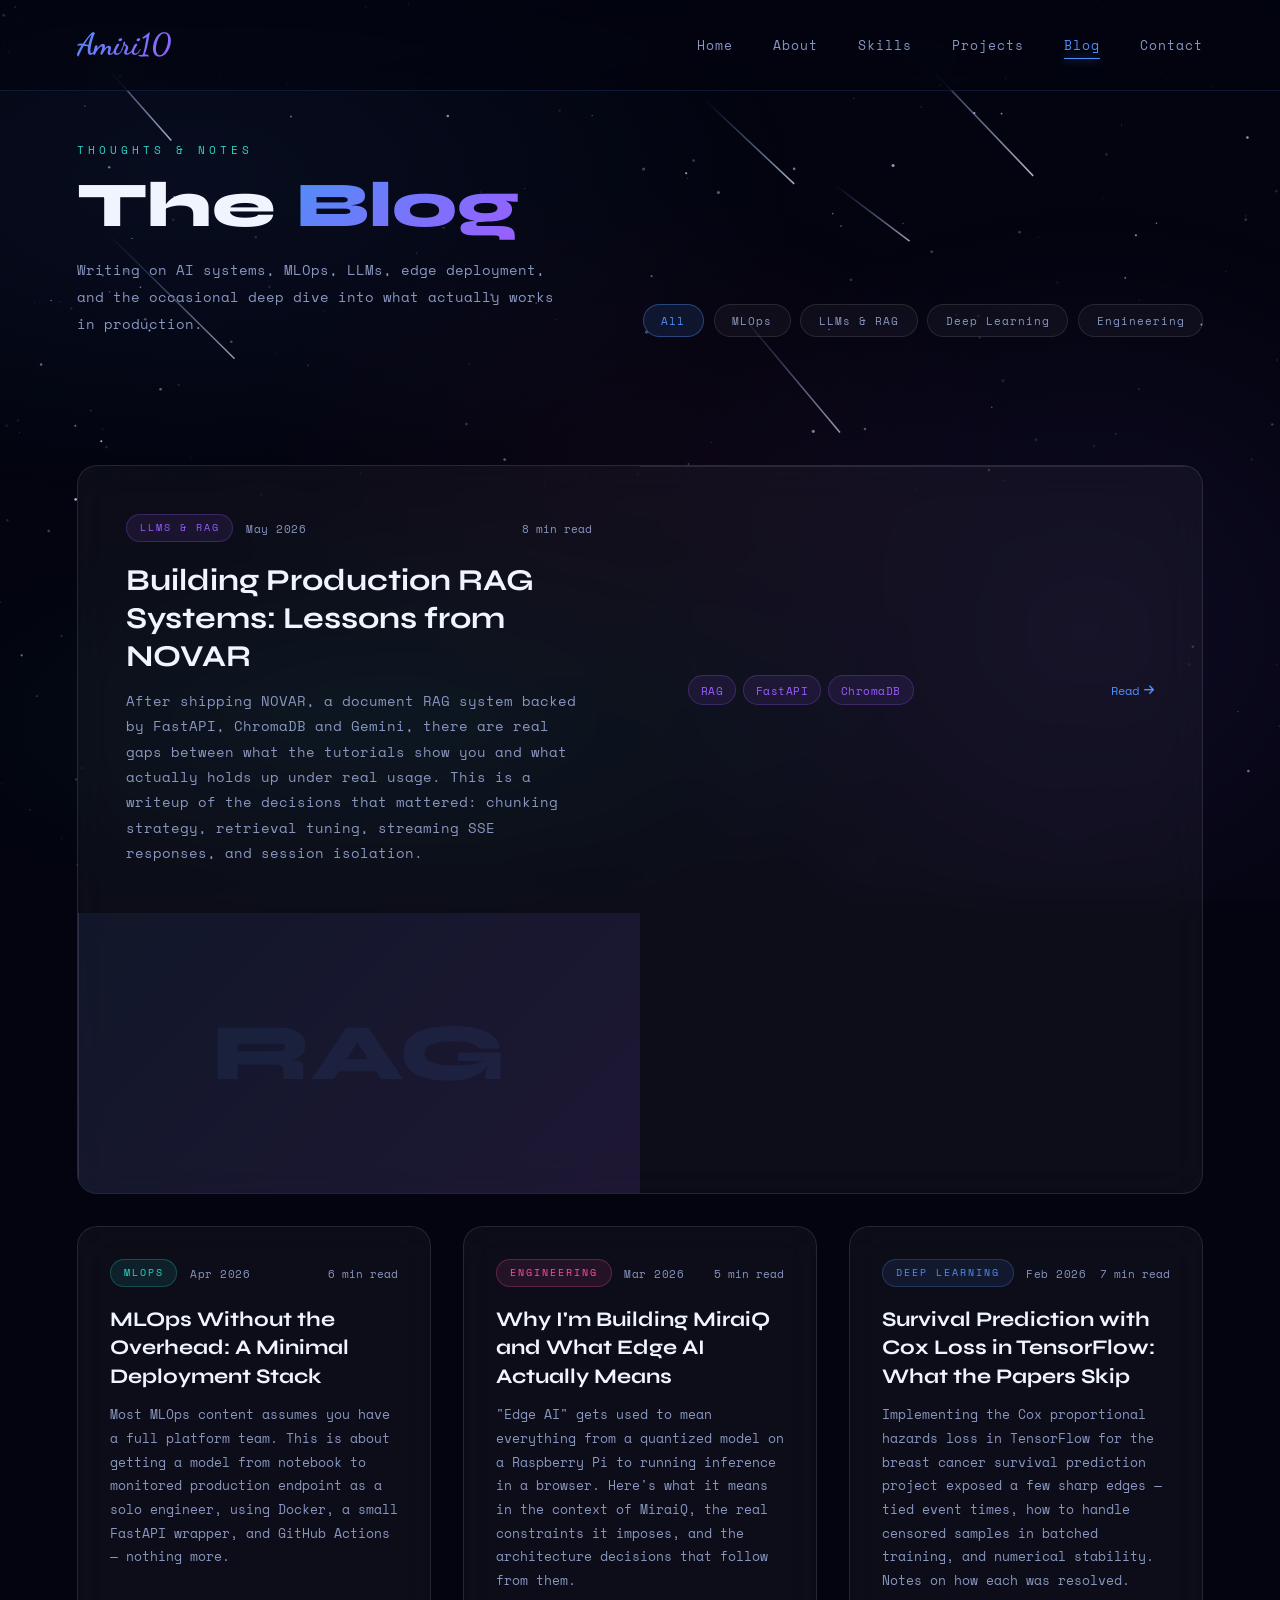
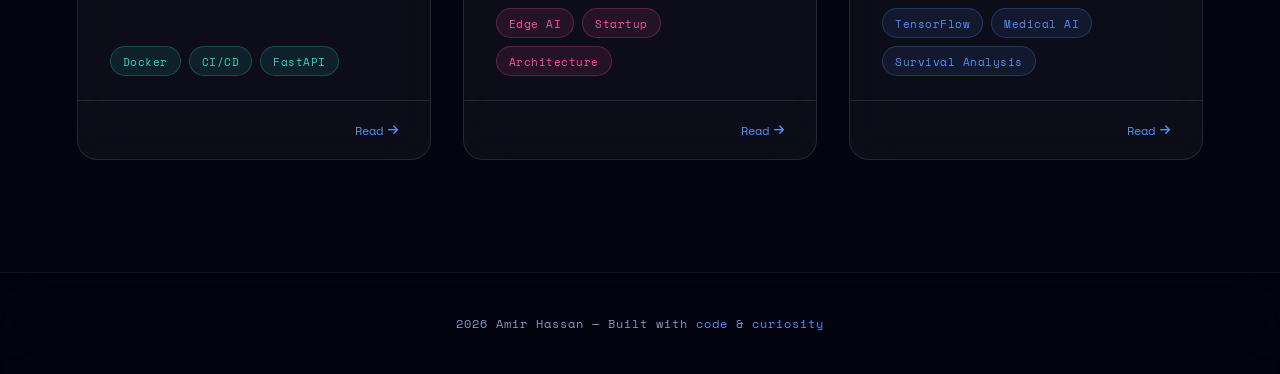
==== commit 5496bef5: "Another Amir Hassan" ====
--- a/blog.html
+++ b/blog.html
@@ -3,7 +3,7 @@
 <head>
     <meta charset="UTF-8">
     <meta name="viewport" content="width=device-width, initial-scale=1.0">
-    <title>Blog | Mohammed Ahmed Hassan</title>
+    <title>Blog | Amir Hassan</title>
     <link href="https://fonts.googleapis.com/css2?family=Syne:wght@400;600;700;800&family=Space+Mono:wght@400;700&family=Dancing+Script:wght@400;700&display=swap" rel="stylesheet">
     <link rel="stylesheet" href="https://cdnjs.cloudflare.com/ajax/libs/font-awesome/6.5.1/css/all.min.css">
     <link rel="stylesheet" href="css/style.css">
@@ -152,7 +152,7 @@
         </div>
 
         <footer>
-            <p>2026 Mohammed Ahmed Hassan &mdash; Built with <span>code</span> &amp; <span>curiosity</span></p>
+            <p>2026 Amir Hassan &mdash; Built with <span>code</span> &amp; <span>curiosity</span></p>
         </footer>
     </div>
 
